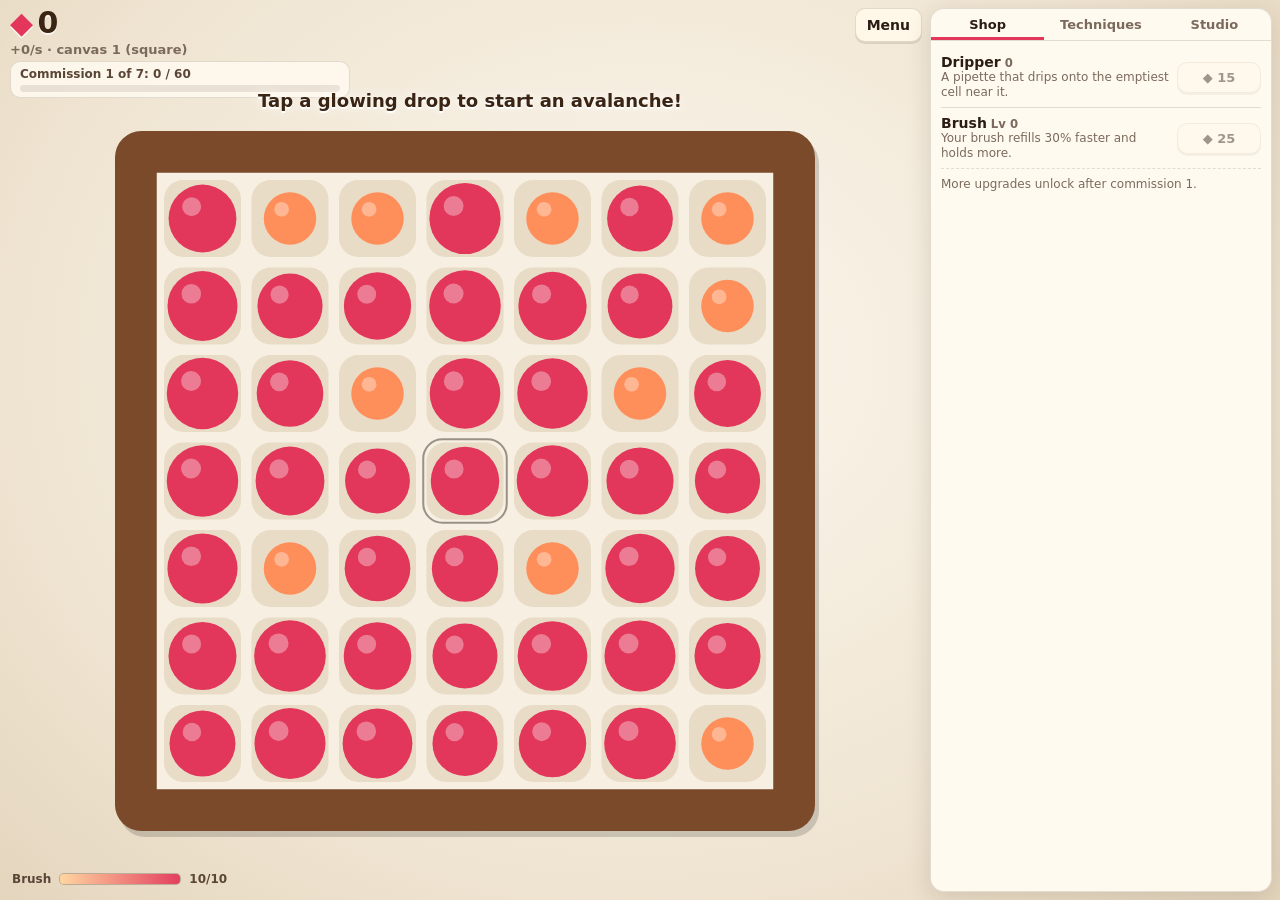
==== idle/index.html @ f6a3823f "Publish idle" ====
<!doctype html>
<html lang="en">
<head>
<meta charset="utf-8">
<meta name="viewport" content="width=device-width,initial-scale=1,maximum-scale=1,user-scalable=no,viewport-fit=cover">
<title>Dripfall</title>
<link rel="icon" href="data:,">
<style>
  :root { --paper:#f6efe2; --ink:#2b1d14; --dim:#7b6a5c; --panel:#fffaf0; --line:rgba(60,40,20,0.14); --accent:#e2365b; --gold:#c98a12; --ok:#2f8a4a;
    --font:"Trebuchet MS","Segoe UI",system-ui,"Liberation Sans",Arial,sans-serif;
    --sat:var(--safe-area-inset-top,0px); --sab:var(--safe-area-inset-bottom,0px); --sal:var(--safe-area-inset-left,0px); --sar:var(--safe-area-inset-right,0px); }
  html,body { margin:0; height:100%; overflow:hidden; background:var(--paper); color:var(--ink); font-family:var(--font);
    -webkit-user-select:none; -moz-user-select:none; -ms-user-select:none; user-select:none; -webkit-touch-callout:none; touch-action:none; }
  body { background: radial-gradient(ellipse at 50% 40%, #fbf6ec 0%, #efe4d1 70%, #e4d5bd 100%); }
  #board { position:fixed; inset:0; width:100%; height:100%; display:block; touch-action:none; }
  .hud { position:fixed; z-index:5; }
  #top { top:calc(8px + var(--sat)); left:calc(10px + var(--sal)); display:flex; flex-direction:column; gap:4px; pointer-events:none; }
  #coins { font-size:30px; font-weight:900; letter-spacing:0.01em; color:#3a2414; text-shadow:0 2px 0 rgba(255,255,255,0.7); line-height:1; }
  #coins i { font-style:normal; color:var(--accent); margin-right:4px; }
  #rate { font-size:13px; font-weight:700; color:var(--dim); }
  #comm { width:min(320px, 52vw); background:rgba(255,250,240,0.85); border:1px solid var(--line); border-radius:10px; padding:5px 9px; font-size:12px; font-weight:700; color:#5a4636; }
  #comm .bar { height:7px; background:rgba(60,40,20,0.1); border-radius:4px; margin-top:4px; overflow:hidden; }
  #comm .bar i { display:block; height:100%; width:0; background:linear-gradient(90deg,#ffb35a,#e2365b); transition:width 0.3s; }
  #tools { position:fixed; z-index:6; display:flex; gap:6px; }
  #tools button, .btn { font-family:var(--font); font-weight:800; font-size:14px; color:var(--ink); background:#fff7e8; border:1px solid var(--line); border-radius:10px; padding:8px 11px; cursor:pointer; box-shadow:0 2px 0 rgba(60,40,20,0.12); }
  .btn:disabled { opacity:0.45; cursor:default; }
  .btn.hot { background:linear-gradient(180deg,#ff8a5a,#e2365b); color:#fff; border-color:#b8243f; }
  .btn.gold { background:linear-gradient(180deg,#ffe08a,#f0b22a); color:#3a2414; border-color:#b88a1a; }
  #brushbox { position:fixed; z-index:5; pointer-events:none; display:flex; align-items:center; gap:8px; font-size:12px; font-weight:800; color:#5a4636; }
  #brushbox .pot { width:120px; height:10px; border-radius:5px; background:rgba(60,40,20,0.12); overflow:hidden; border:1px solid var(--line); }
  #brushbox .pot i { display:block; height:100%; width:0; background:linear-gradient(90deg,#ffd6a0,#e2365b); }
  #hint { position:fixed; z-index:7; left:0; right:0; text-align:center; pointer-events:none; font-weight:900; font-size:18px; color:#3a2414; text-shadow:0 2px 0 #fff, 0 0 12px #fff; }
  #side { position:fixed; z-index:6; background:var(--panel); border:1px solid var(--line); box-shadow:0 6px 24px rgba(60,40,20,0.15); display:flex; flex-direction:column; overflow:hidden; }
  #tabs { display:flex; border-bottom:1px solid var(--line); }
  #tabs button { flex:1; font-family:var(--font); font-weight:800; font-size:13px; padding:8px 4px; border:0; background:transparent; color:var(--dim); cursor:pointer; }
  #tabs button.on { color:var(--ink); box-shadow:inset 0 -3px 0 var(--accent); }
  #pane { overflow-y:auto; padding:6px 10px 10px; flex:1; touch-action:pan-y; }
  .row { display:flex; align-items:center; gap:8px; padding:7px 0; border-top:1px solid var(--line); }
  .row:first-child { border-top:0; }
  .row .nm { flex:1; min-width:0; font-weight:800; font-size:14px; }
  .row .nm small { font-weight:700; color:var(--dim); margin-left:4px; }
  .row .nm span { display:block; font-weight:500; font-size:12px; color:var(--dim); line-height:1.25; }
  .row .btn { min-width:84px; padding:7px 8px; font-size:13px; }
  .tag { display:inline-block; font-size:10px; font-weight:900; letter-spacing:0.06em; padding:2px 6px; border-radius:5px; color:#fff; text-transform:uppercase; vertical-align:middle; }
  .tag.Drip { background:#5b4bb0; } .tag.Brush { background:#e2365b; } .tag.Chain { background:#e8812a; } .tag.Frame { background:#b88a1a; } .tag.Gild { background:#2f8a4a; }
  .locked { color:var(--dim); font-size:12px; padding:8px 0; border-top:1px dashed var(--line); }
  #modal { position:fixed; inset:0; z-index:20; display:none; align-items:center; justify-content:center; background:rgba(40,25,15,0.45); }
  #modal .box { background:var(--panel); border-radius:16px; padding:18px 18px 16px; width:min(560px, calc(100% - 28px)); max-height:calc(100% - 28px); overflow-y:auto; box-shadow:0 12px 40px rgba(0,0,0,0.3); text-align:center; touch-action:pan-y; }
  #modal h2 { margin:0 0 4px; font-size:24px; font-weight:900; }
  #modal p { margin:6px 0; color:#5a4636; font-size:14px; line-height:1.4; }
  .cards { display:grid; grid-template-columns:repeat(auto-fit, minmax(150px, 1fr)); gap:10px; margin:12px 0 4px; }
  .card { text-align:left; background:#fff; border:2px solid var(--line); border-radius:12px; padding:10px; cursor:pointer; font-family:var(--font); color:var(--ink); }
  .card:hover { border-color:var(--accent); }
  .card b { display:block; font-size:16px; margin:6px 0 4px; }
  .card span.t { font-size:13px; color:#5a4636; line-height:1.3; }
  .card em { display:block; font-style:normal; font-size:12px; color:var(--ok); font-weight:800; margin-top:6px; }
  .studio { text-align:left; }
  .pips { display:inline-flex; gap:3px; margin-left:6px; vertical-align:middle; }
  .pips i { width:9px; height:9px; border-radius:50%; background:rgba(60,40,20,0.15); display:inline-block; }
  .pips i.on { background:var(--gold); }
  .gal { display:flex; flex-wrap:wrap; gap:6px; justify-content:center; margin-top:8px; }
  .gal canvas { border-radius:6px; border:3px solid #7a4a2a; background:#fff; }
  .adicon { display:inline-block; width:0; height:0; border-left:9px solid currentColor; border-top:6px solid transparent; border-bottom:6px solid transparent; margin-right:6px; vertical-align:-1px; }
  @media (max-width: 520px) { #coins { font-size:24px; } #comm { font-size:11px; } }
</style>
</head>
<body>
<canvas id="board"></canvas>
<script type="module" src="main.js"></script>
</body>
</html>
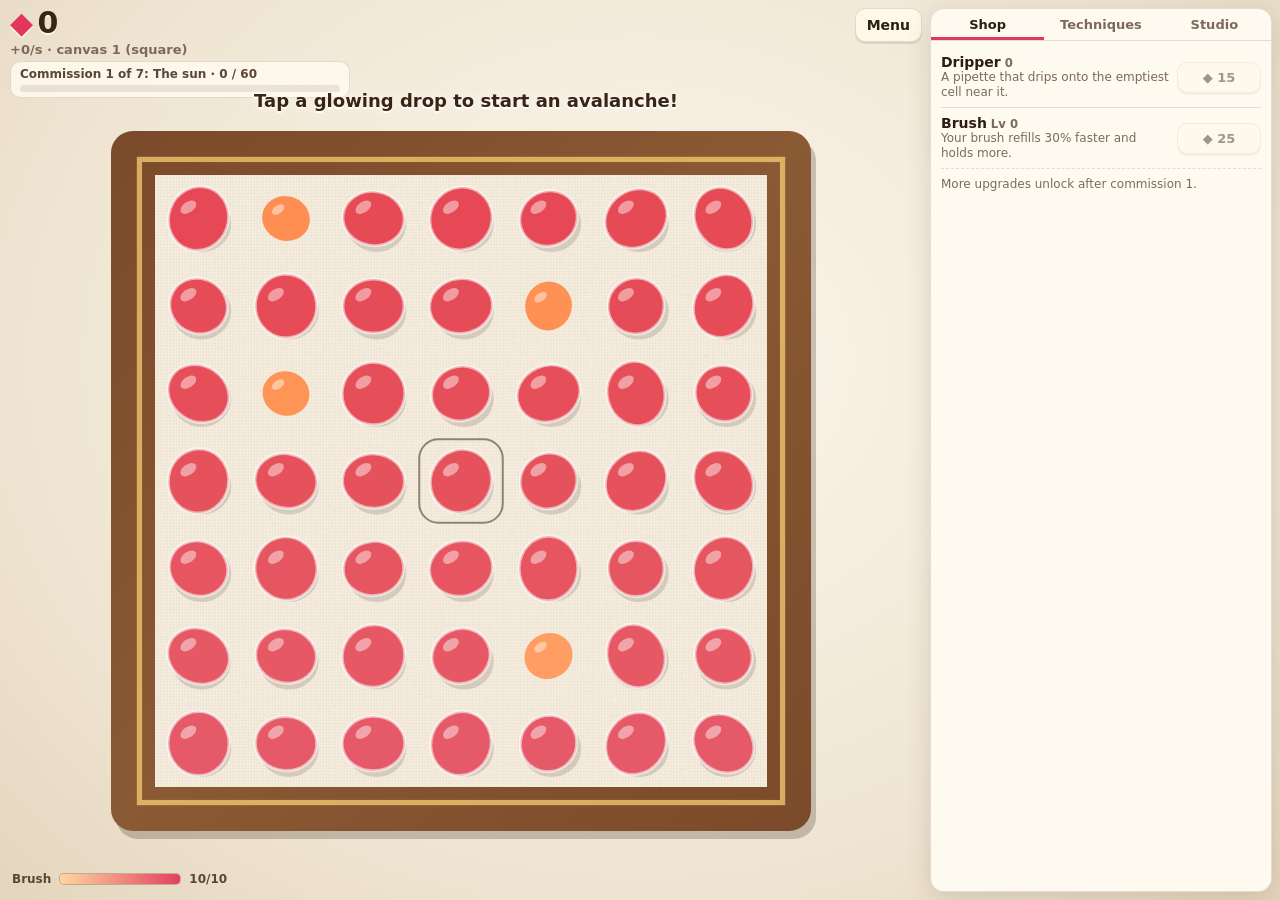
==== commit dfd659bf: "Publish idle" ====
--- a/idle/index.html
+++ b/idle/index.html
@@ -61,7 +61,7 @@
   .gal { display:flex; flex-wrap:wrap; gap:6px; justify-content:center; margin-top:8px; }
   .gal canvas { border-radius:6px; border:3px solid #7a4a2a; background:#fff; }
   .adicon { display:inline-block; width:0; height:0; border-left:9px solid currentColor; border-top:6px solid transparent; border-bottom:6px solid transparent; margin-right:6px; vertical-align:-1px; }
-  @media (max-width: 520px) { #coins { font-size:24px; } #comm { font-size:11px; } }
+  @media (max-width: 520px) { #coins { font-size:24px; } #comm { font-size:11px; } #hint { font-size:14px; padding:0 10px; } }
 </style>
 </head>
 <body>
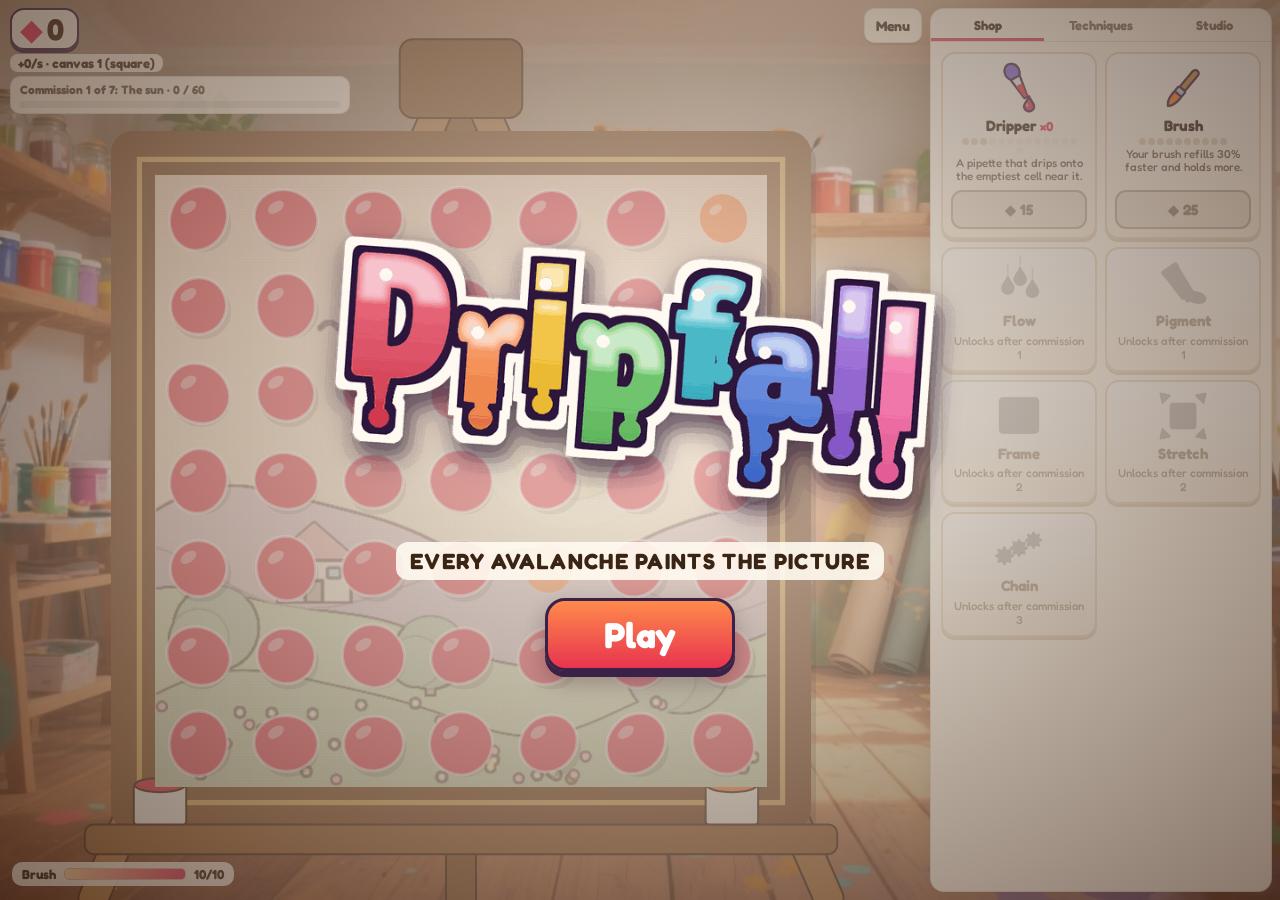
==== commit 163434d2: "Publish idle" ====
--- a/idle/index.html
+++ b/idle/index.html
@@ -6,18 +6,21 @@
 <title>Dripfall</title>
 <link rel="icon" href="data:,">
 <style>
+  @font-face { font-family: "Fredoka"; font-weight: 500; font-display: swap; src: url("fonts/fredoka-latin-500-normal.woff2") format("woff2"); }
+  @font-face { font-family: "Fredoka"; font-weight: 700; font-display: swap; src: url("fonts/fredoka-latin-700-normal.woff2") format("woff2"); }
   :root { --paper:#f6efe2; --ink:#2b1d14; --dim:#7b6a5c; --panel:#fffaf0; --line:rgba(60,40,20,0.14); --accent:#e2365b; --gold:#c98a12; --ok:#2f8a4a;
-    --font:"Trebuchet MS","Segoe UI",system-ui,"Liberation Sans",Arial,sans-serif;
+    --font:"Fredoka","Trebuchet MS","Segoe UI",system-ui,"Liberation Sans",Arial,sans-serif;
     --sat:var(--safe-area-inset-top,0px); --sab:var(--safe-area-inset-bottom,0px); --sal:var(--safe-area-inset-left,0px); --sar:var(--safe-area-inset-right,0px); }
   html,body { margin:0; height:100%; overflow:hidden; background:var(--paper); color:var(--ink); font-family:var(--font);
     -webkit-user-select:none; -moz-user-select:none; -ms-user-select:none; user-select:none; -webkit-touch-callout:none; touch-action:none; }
-  body { background: radial-gradient(ellipse at 50% 40%, #fbf6ec 0%, #efe4d1 70%, #e4d5bd 100%); }
+  body { background: #e9dcc5 url("studio_land.jpg") center / cover no-repeat; }
+  @media (orientation: portrait) { body { background-image: url("studio_port.jpg"); } }
   #board { position:fixed; inset:0; width:100%; height:100%; display:block; touch-action:none; }
   .hud { position:fixed; z-index:5; }
   #top { top:calc(8px + var(--sat)); left:calc(10px + var(--sal)); display:flex; flex-direction:column; gap:4px; pointer-events:none; }
-  #coins { font-size:30px; font-weight:900; letter-spacing:0.01em; color:#3a2414; text-shadow:0 2px 0 rgba(255,255,255,0.7); line-height:1; }
+  #coins { align-self:flex-start; background:rgba(255,250,240,0.92); border:2px solid #3a2147; border-radius:14px; padding:4px 12px 4px 8px; box-shadow:0 3px 0 #3a2147; font-size:30px; font-weight:900; letter-spacing:0.01em; color:#3a2414; text-shadow:0 2px 0 rgba(255,255,255,0.7); line-height:1; }
   #coins i { font-style:normal; color:var(--accent); margin-right:4px; }
-  #rate { font-size:13px; font-weight:700; color:var(--dim); }
+  #rate { font-size:13px; font-weight:700; color:#3a2414; background:rgba(255,250,240,0.85); border-radius:8px; padding:1px 8px; align-self:flex-start; }
   #comm { width:min(320px, 52vw); background:rgba(255,250,240,0.85); border:1px solid var(--line); border-radius:10px; padding:5px 9px; font-size:12px; font-weight:700; color:#5a4636; }
   #comm .bar { height:7px; background:rgba(60,40,20,0.1); border-radius:4px; margin-top:4px; overflow:hidden; }
   #comm .bar i { display:block; height:100%; width:0; background:linear-gradient(90deg,#ffb35a,#e2365b); transition:width 0.3s; }
@@ -26,7 +29,7 @@
   .btn:disabled { opacity:0.45; cursor:default; }
   .btn.hot { background:linear-gradient(180deg,#ff8a5a,#e2365b); color:#fff; border-color:#b8243f; }
   .btn.gold { background:linear-gradient(180deg,#ffe08a,#f0b22a); color:#3a2414; border-color:#b88a1a; }
-  #brushbox { position:fixed; z-index:5; pointer-events:none; display:flex; align-items:center; gap:8px; font-size:12px; font-weight:800; color:#5a4636; }
+  #brushbox { position:fixed; z-index:5; pointer-events:none; display:flex; align-items:center; gap:8px; font-size:13px; font-weight:700; color:#3a2414; background:rgba(255,250,240,0.9); border-radius:10px; padding:4px 10px; }
   #brushbox .pot { width:120px; height:10px; border-radius:5px; background:rgba(60,40,20,0.12); overflow:hidden; border:1px solid var(--line); }
   #brushbox .pot i { display:block; height:100%; width:0; background:linear-gradient(90deg,#ffd6a0,#e2365b); }
   #hint { position:fixed; z-index:7; left:0; right:0; text-align:center; pointer-events:none; font-weight:900; font-size:18px; color:#3a2414; text-shadow:0 2px 0 #fff, 0 0 12px #fff; }
@@ -61,6 +64,29 @@
   .gal { display:flex; flex-wrap:wrap; gap:6px; justify-content:center; margin-top:8px; }
   .gal canvas { border-radius:6px; border:3px solid #7a4a2a; background:#fff; }
   .adicon { display:inline-block; width:0; height:0; border-left:9px solid currentColor; border-top:6px solid transparent; border-bottom:6px solid transparent; margin-right:6px; vertical-align:-1px; }
+  /* shop: icon cards */
+  .cards2 { display:grid; grid-template-columns:repeat(2, minmax(0,1fr)); gap:8px; padding:4px 0; }
+  .scard { position:relative; background:linear-gradient(180deg,#fff,#fbf3e4); border:2px solid #e6d8c2; border-radius:14px; padding:8px 8px 8px; display:flex; flex-direction:column; align-items:center; text-align:center; box-shadow:0 3px 0 #e0cfb5; }
+  .scard.can { border-color:#3a2147; box-shadow:0 3px 0 #3a2147; }
+  .scard img { width:56px; height:56px; margin-top:-2px; }
+  .scard .sn { font-weight:700; font-size:15px; line-height:1.1; margin-top:2px; }
+  .scard .sn small { color:var(--accent); font-size:13px; }
+  .scard .sd { font-size:11.5px; color:#6b5a4c; line-height:1.2; margin:3px 0 6px; min-height:2.4em; }
+  .pips2 { display:flex; flex-wrap:wrap; justify-content:center; gap:2px; margin-top:3px; max-width:120px; }
+  .pips2 i { width:7px; height:7px; border-radius:50%; background:#e2d6c6; } .pips2 i.on { background:#4fbf4a; } .pips2 i.off { background:#f3ece2; }
+  .lvb { font-size:11px; font-weight:700; color:#fff; background:#8b52d9; border-radius:8px; padding:1px 7px; margin-top:3px; }
+  .bbtn { font-family:var(--font); font-weight:700; font-size:15px; width:100%; margin-top:auto; padding:8px 6px; border-radius:11px; border:2px solid #b9ab98; background:#e9e1d4; color:#8a7b6c; cursor:pointer; }
+  .bbtn.hot { background:linear-gradient(180deg,#5fd35a,#2f9a3c); border-color:#1f6b2a; color:#fff; box-shadow:0 3px 0 #1f6b2a; text-shadow:0 1px 0 rgba(0,0,0,.25); }
+  .bbtn.hot:active { transform:translateY(2px); box-shadow:0 1px 0 #1f6b2a; }
+  .scard.locked img { filter:brightness(0) opacity(0.25); } .scard.locked .sn { color:#a89886; } .scard.locked .sl { font-size:11.5px; color:#a89886; margin-top:4px; }
+  /* title screen */
+  #title { position:fixed; inset:0; z-index:40; display:flex; flex-direction:column; align-items:center; justify-content:center; gap:10px; background:radial-gradient(ellipse at 50% 45%, rgba(255,248,236,0.62), rgba(60,35,20,0.62)); }
+  #title .logo { width:min(640px, 86vw); max-height:42vh; object-fit:contain; filter:drop-shadow(0 8px 16px rgba(40,20,50,.35)); animation:logoIn .7s cubic-bezier(.2,1.6,.4,1) both; }
+  #title .tag { margin:0; font-weight:700; font-size:clamp(16px, 2.6vw, 22px); color:#3a2414; background:rgba(255,250,240,0.9); padding:6px 14px; border-radius:12px; }
+  .playbtn { font-family:var(--font); font-weight:700; font-size:clamp(26px, 4vw, 36px); padding:12px 56px; border-radius:20px; border:3px solid #3a2147; color:#fff; cursor:pointer;
+    background:linear-gradient(180deg,#ff8a4c,#e8344e); box-shadow:0 6px 0 #3a2147, 0 10px 24px rgba(60,20,40,.35); animation:playPulse 1.4s ease-in-out infinite; margin-top:8px; }
+  @keyframes logoIn { from { transform:scale(.6) rotate(-6deg); opacity:0 } to { transform:none; opacity:1 } }
+  @keyframes playPulse { 0%,100% { box-shadow:0 6px 0 #3a2147, 0 10px 24px rgba(60,20,40,.35), 0 0 0 0 rgba(255,200,80,.0) } 50% { box-shadow:0 6px 0 #3a2147, 0 10px 24px rgba(60,20,40,.35), 0 0 0 10px rgba(255,200,80,.55) } }
   @media (max-width: 520px) { #coins { font-size:24px; } #comm { font-size:11px; } #hint { font-size:14px; padding:0 10px; } }
 </style>
 </head>
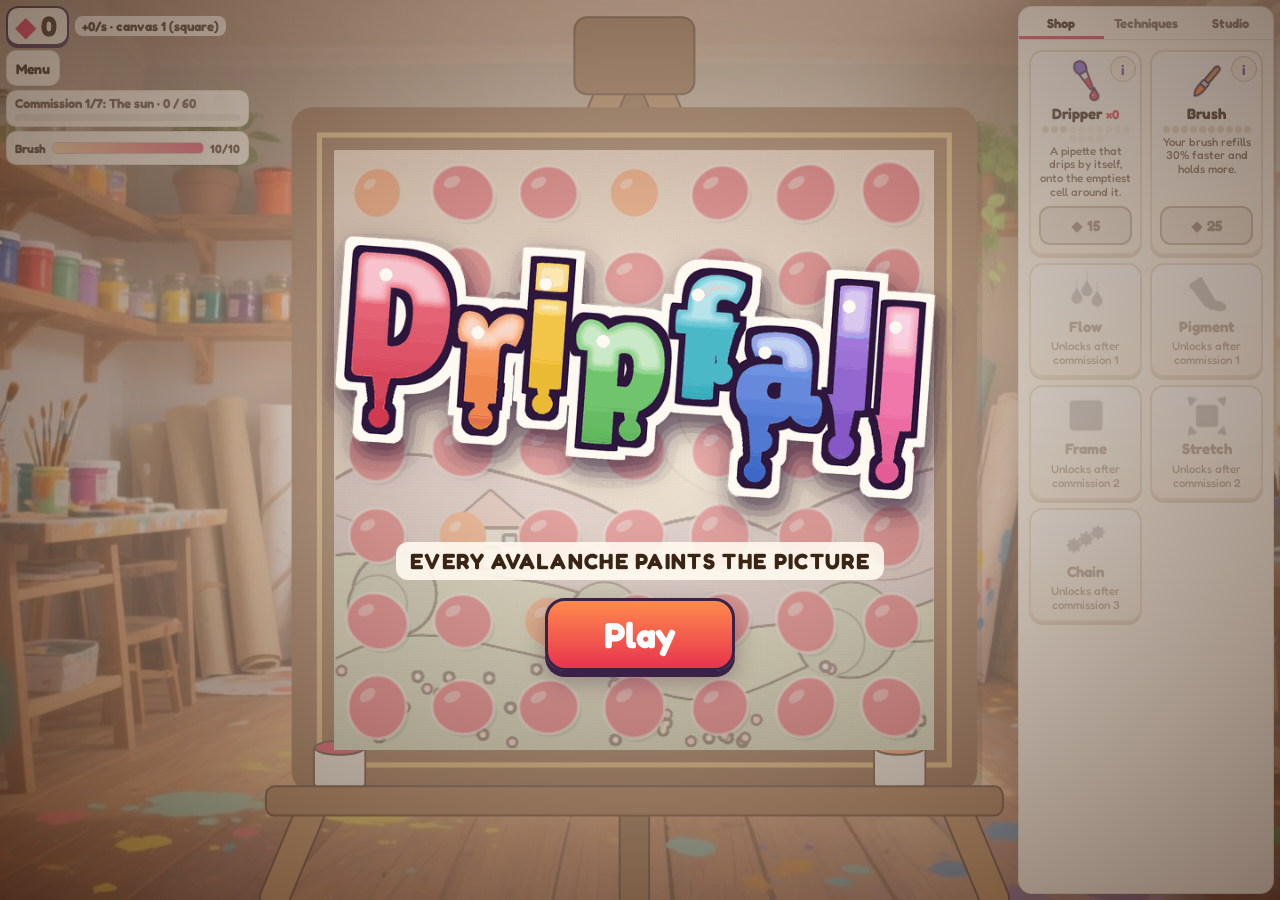
==== commit f73f0401: "Publish idle" ====
--- a/idle/index.html
+++ b/idle/index.html
@@ -16,23 +16,62 @@
   body { background: #e9dcc5 url("studio_land.jpg") center / cover no-repeat; }
   @media (orientation: portrait) { body { background-image: url("studio_port.jpg"); } }
   #board { position:fixed; inset:0; width:100%; height:100%; display:block; touch-action:none; }
-  .hud { position:fixed; z-index:5; }
-  #top { top:calc(8px + var(--sat)); left:calc(10px + var(--sal)); display:flex; flex-direction:column; gap:4px; pointer-events:none; }
-  #coins { align-self:flex-start; background:rgba(255,250,240,0.92); border:2px solid #3a2147; border-radius:14px; padding:4px 12px 4px 8px; box-shadow:0 3px 0 #3a2147; font-size:30px; font-weight:900; letter-spacing:0.01em; color:#3a2414; text-shadow:0 2px 0 rgba(255,255,255,0.7); line-height:1; }
+  #under { position:fixed; display:block; pointer-events:none; }
+  @keyframes kc-popslot { 0%,100% { transform:translateX(-50%) } 40% { transform:translateX(-50%) scale(1.015) } }
+  .kc-root .kc-tracker.kc-pop { animation:kc-popslot .45s ease-out; }
+  #hud { position:fixed; z-index:5; pointer-events:none; display:grid; gap:4px 6px; align-items:center; }
+  #hud button { pointer-events:auto; }
+  .port #hud { display:flex; flex-wrap:wrap; align-items:stretch; }
+  .port #row1 { flex:1 1 0; align-self:center; overflow:hidden; padding-bottom:3px; } .port #tools { flex:none; } .port #hud .br { flex:0 0 100%; height:0; margin-top:-4px; } .land #hud .br { display:none; } .port #comm { flex:1 1 0; box-sizing:border-box; } .port #brushbox { flex:0 0 31%; box-sizing:border-box; }
+  .compact.hasex #rate { display:none; }
+  .land.compact #tools button { font-size:13px; padding:5px 7px; min-height:34px; } .land.compact #hud { gap:3px; } .land.compact #lesson { padding:5px 7px; }
+  .land #hud { grid-template-columns:minmax(0,1fr); }
+  #row1 { display:flex; align-items:center; gap:6px; min-width:0; flex-wrap:nowrap; }
+  .land #row1 { flex-wrap:wrap; }
+  #coins { background:rgba(255,250,240,0.95); border:2px solid #3a2147; border-radius:12px; padding:4px 10px 4px 7px; box-shadow:0 2px 0 #3a2147; font-size:28px; font-weight:700; color:#3a2414; line-height:1; white-space:nowrap; }
+  .compact #coins { font-size:21px; }
   #coins i { font-style:normal; color:var(--accent); margin-right:4px; }
-  #rate { font-size:13px; font-weight:700; color:#3a2414; background:rgba(255,250,240,0.85); border-radius:8px; padding:1px 8px; align-self:flex-start; }
-  #comm { width:min(320px, 52vw); background:rgba(255,250,240,0.85); border:1px solid var(--line); border-radius:10px; padding:5px 9px; font-size:12px; font-weight:700; color:#5a4636; }
-  #comm .bar { height:7px; background:rgba(60,40,20,0.1); border-radius:4px; margin-top:4px; overflow:hidden; }
+  #rate { font-size:13px; font-weight:700; color:#3a2414; background:rgba(255,250,240,0.9); border-radius:8px; padding:2px 7px; white-space:nowrap; }
+  .compact #rate { font-size:12px; }
+  #comm { background:rgba(255,250,240,0.92); border:1px solid var(--line); border-radius:10px; padding:4px 8px 5px; font-size:13px; font-weight:700; color:#5a4636; min-width:0; }
+  .port #comm { font-size:12px; }
+  #commt { min-height:1.25em; line-height:1.25; }
+  .port #tools { min-height:36px; }
+  .port #commt { white-space:nowrap; overflow:hidden; text-overflow:ellipsis; }
+  #comm .bar { height:7px; background:rgba(60,40,20,0.1); border-radius:4px; margin-top:3px; overflow:hidden; }
   #comm .bar i { display:block; height:100%; width:0; background:linear-gradient(90deg,#ffb35a,#e2365b); transition:width 0.3s; }
-  #tools { position:fixed; z-index:6; display:flex; gap:6px; }
-  #tools button, .btn { font-family:var(--font); font-weight:800; font-size:14px; color:var(--ink); background:#fff7e8; border:1px solid var(--line); border-radius:10px; padding:8px 11px; cursor:pointer; box-shadow:0 2px 0 rgba(60,40,20,0.12); }
-  .btn:disabled { opacity:0.45; cursor:default; }
-  .btn.hot { background:linear-gradient(180deg,#ff8a5a,#e2365b); color:#fff; border-color:#b8243f; }
-  .btn.gold { background:linear-gradient(180deg,#ffe08a,#f0b22a); color:#3a2414; border-color:#b88a1a; }
-  #brushbox { position:fixed; z-index:5; pointer-events:none; display:flex; align-items:center; gap:8px; font-size:13px; font-weight:700; color:#3a2414; background:rgba(255,250,240,0.9); border-radius:10px; padding:4px 10px; }
-  #brushbox .pot { width:120px; height:10px; border-radius:5px; background:rgba(60,40,20,0.12); overflow:hidden; border:1px solid var(--line); }
+  #tools { display:flex; gap:6px; flex-wrap:wrap; }
+  .port #tools { flex-wrap:nowrap; }
+  #tools button, .btn { font-family:var(--font); font-weight:700; font-size:14px; color:var(--ink); background:#fff7e8; border:1px solid var(--line); border-radius:10px; padding:8px 11px; cursor:pointer; box-shadow:0 2px 0 rgba(60,40,20,0.12); }
+  #tools button { white-space:nowrap; min-height:36px; padding:6px 9px; }
+  .btn:disabled, #tools button:disabled { opacity:0.55; cursor:default; }
+  .btn.hot, #tools .btn.hot { background:linear-gradient(180deg,#ff8a5a,#e2365b); color:#fff; border-color:#b8243f; }
+  .btn.gold, #tools .btn.gold { background:linear-gradient(180deg,#ffe08a,#f0b22a); color:#3a2414; border-color:#b88a1a; }
+  #brushbox { display:flex; align-items:center; gap:6px; font-size:12px; font-weight:700; color:#3a2414; background:rgba(255,250,240,0.92); border:1px solid var(--line); border-radius:10px; padding:4px 8px; min-height:24px; white-space:nowrap; }
+  #brushbox .pot { flex:1; min-width:30px; height:10px; border-radius:5px; background:rgba(60,40,20,0.12); overflow:hidden; border:1px solid var(--line); }
   #brushbox .pot i { display:block; height:100%; width:0; background:linear-gradient(90deg,#ffd6a0,#e2365b); }
-  #hint { position:fixed; z-index:7; left:0; right:0; text-align:center; pointer-events:none; font-weight:900; font-size:18px; color:#3a2414; text-shadow:0 2px 0 #fff, 0 0 12px #fff; }
+  /* coach tracker and lesson share one slot beside the canvas, never on it */
+  .kc-root .kc-tracker { left:var(--slot-x); top:var(--slot-top); bottom:var(--slot-bottom); width:var(--slot-w); max-width:none; border-radius:16px; gap:9px; padding:6px 8px; min-height:54px; }
+  .kc-root .kc-text { flex:1; }
+  .kc-root .kc-text span { white-space:normal; font-size:15px; line-height:1.15; overflow:visible; }
+  .kc-root .kc-check { width:28px; height:28px; } .kc-root .kc-dots { display:none; }
+  .kc-root .kc-skip { padding:9px 11px; }
+  .land .kc-root .kc-check { display:none; }
+  .land.compact .kc-root .kc-text span { font-size:14px; }
+  .land .kc-root .kc-tracker { flex-wrap:wrap; } .land .kc-root .kc-text { flex:1 1 100%; } .land .kc-root .kc-skip { padding:6px 12px; margin-left:auto; }
+  #lesson { position:fixed; z-index:8; left:var(--slot-x); top:var(--slot-top); bottom:var(--slot-bottom); width:var(--slot-w); transform:translateX(-50%); box-sizing:border-box; display:flex; align-items:center; gap:8px; min-height:56px; padding:3px 6px; background:#fffaf0; border:2px solid #3a2147; border-radius:14px; box-shadow:0 3px 0 #3a2147; }
+  #lesson .demo { flex:none; border-radius:8px; }
+  #lesson .ltext { flex:1; min-width:0; font-weight:700; font-size:14px; line-height:1.18; color:#3a2414; }
+  .port #lesson .ltext { font-size:13px; line-height:1.14; }
+  #lesson .lbtns { display:flex; flex-direction:column; gap:3px; flex:none; }
+  #lesson .lbtns button { font-family:var(--font); font-weight:700; border:0; cursor:pointer; }
+  #lesson .lok { background:#e2365b; color:#fff; border-radius:9px; font-size:14px; padding:7px 10px; min-height:34px; }
+  #lesson .loff { background:none; color:#8a7a6a; font-size:11px; padding:1px 4px; }
+  .land #lesson { flex-wrap:wrap; justify-content:center; padding:8px; }
+  .land #lesson .ltext { flex:1 1 100%; } .land #lesson .lbtns { flex-direction:row; width:100%; justify-content:space-between; }
+  .land.compact #lesson .demo { display:none !important; } .land.compact #lesson .ltext { font-size:13px; }
+  #lring { position:fixed; z-index:9; pointer-events:none; border:3px solid #ffb703; border-radius:12px; box-shadow:0 0 0 2px #3a2147, 0 0 14px #ffb703; }
+  #hint { position:fixed; z-index:7; text-align:center; pointer-events:none; font-weight:700; font-size:16px; color:#3a2414; text-shadow:0 2px 0 #fff, 0 0 12px #fff; }
   #side { position:fixed; z-index:6; background:var(--panel); border:1px solid var(--line); box-shadow:0 6px 24px rgba(60,40,20,0.15); display:flex; flex-direction:column; overflow:hidden; }
   #tabs { display:flex; border-bottom:1px solid var(--line); }
   #tabs button { flex:1; font-family:var(--font); font-weight:800; font-size:13px; padding:8px 4px; border:0; background:transparent; color:var(--dim); cursor:pointer; }
@@ -87,7 +126,31 @@
     background:linear-gradient(180deg,#ff8a4c,#e8344e); box-shadow:0 6px 0 #3a2147, 0 10px 24px rgba(60,20,40,.35); animation:playPulse 1.4s ease-in-out infinite; margin-top:8px; }
   @keyframes logoIn { from { transform:scale(.6) rotate(-6deg); opacity:0 } to { transform:none; opacity:1 } }
   @keyframes playPulse { 0%,100% { box-shadow:0 6px 0 #3a2147, 0 10px 24px rgba(60,20,40,.35), 0 0 0 0 rgba(255,200,80,.0) } 50% { box-shadow:0 6px 0 #3a2147, 0 10px 24px rgba(60,20,40,.35), 0 0 0 10px rgba(255,200,80,.55) } }
-  @media (max-width: 520px) { #coins { font-size:24px; } #comm { font-size:11px; } #hint { font-size:14px; padding:0 10px; } }
+  /* shop: compact modes */
+  #expand { flex:0 0 auto !important; padding:8px 12px !important; color:var(--accent) !important; }
+  .ib { position:absolute; right:4px; top:4px; width:26px; height:26px; border-radius:50%; border:1px solid #cdbfa9; background:#fff7e8; color:#6b4fb0; font:700 14px var(--font); cursor:pointer; padding:0; z-index:1; }
+  .minis { display:flex; gap:7px; overflow-x:auto; padding:3px 0 5px; touch-action:pan-x; }
+  .mcard { position:relative; flex:0 0 94px; }
+  .mbuy, .mcard.locked { box-sizing:border-box; width:100%; font-family:var(--font); display:flex; flex-direction:column; align-items:center; gap:1px; padding:4px 3px 5px; background:linear-gradient(180deg,#fff,#fbf3e4); border:2px solid #e6d8c2; border-radius:12px; color:var(--ink); cursor:pointer; }
+  .mcard.can .mbuy { border-color:#1f6b2a; box-shadow:0 2px 0 #1f6b2a; }
+  .mcard img { width:34px; height:34px; } .mcard .mn { font-weight:700; font-size:12px; line-height:1.1; } .mcard .mn small { color:var(--accent); }
+  .mcard .mp { font-weight:700; font-size:13px; width:100%; border-radius:8px; background:#e9e1d4; color:#8a7b6c; padding:2px 0; text-align:center; } .mcard.can .mp { background:#2f9a3c; color:#fff; }
+  .mcard.locked img { filter:brightness(0) opacity(0.25); } .mcard.locked { color:#a89886; cursor:default; border-style:dashed; } .mcard.locked .mp { font-size:11px; background:none; }
+  #side[data-mode=strip] #pane { padding:4px 8px; overflow:hidden; } #side[data-mode=strip] #tabs button { padding:6px 4px; min-height:34px; }
+  #side[data-mode=rail] #tabs { flex-wrap:wrap; } #side[data-mode=rail] #tabs button[data-t] { display:none; } #side[data-mode=rail] #expand { flex:1 !important; }
+  #side[data-mode=rail] #pane { padding:4px 5px; } #side[data-mode=rail] .minis { flex-direction:column; overflow:visible; touch-action:pan-y; } #side[data-mode=rail] .mcard { flex:none; } #side[data-mode=rail] .mcard .ib { width:22px; height:22px; right:1px; top:1px; }
+  #side[data-mode=grid] .cards2 { grid-template-columns:repeat(auto-fit, minmax(112px,1fr)); }
+  #side[data-mode=expanded] { z-index:12; }
+  .scard img { width:46px; height:46px; }
+  .demo { display:block; }
+  .demoslot { display:flex; justify-content:center; border-radius:10px; overflow:hidden; flex:none; }
+  #modal .demoslot { margin:8px 0; } #modal .demo { border-radius:10px; }
+  .card { display:flex; flex-direction:column; } .card .demoslot { margin:0 0 8px !important; } .card .cbody { flex:1; min-width:0; }
+  .pg { color:var(--dim); font-weight:700; font-size:12px; } #modal .howline { font-size:16px; min-height:4.2em; color:#3a2414; }
+  .hbtns { display:flex; gap:8px; justify-content:center; } .hbtns .btn { min-width:86px; min-height:44px; } .mbtns { display:flex; flex-direction:column; gap:8px; margin-top:8px; } .mbtns .btn { min-height:44px; font-size:16px; }
+  @media (max-width:520px) { #modal .box { padding:12px; } .cards { grid-template-columns:1fr; gap:8px; margin:8px 0 2px; } .card { flex-direction:row; gap:10px; align-items:center; padding:8px; } .card .demoslot { margin:0 !important; } }
+  @media (max-height:370px) { .land #rate { display:none; } .land.compact #lesson { padding:3px 6px; gap:3px; } .land.compact #lesson .ltext { font-size:12px; line-height:1.1; } .land #lesson .lok { padding:4px 9px; min-height:28px; } .land #comm { padding:2px 7px 3px; } .land #tools button { min-height:30px; padding:3px 7px; } }
+  @media (max-height:470px) { #modal .box { padding:10px 14px; } #modal h2 { font-size:19px; } #modal p { margin:2px 0; } #modal .demoslot { margin:3px 0; } .cards { margin:6px 0 0; gap:8px; } .card { padding:7px; } .card b { margin:3px 0 2px; } .mbtns { display:grid; grid-template-columns:1fr 1fr; } #modal .howline { min-height:2.6em; } }
 </style>
 </head>
 <body>
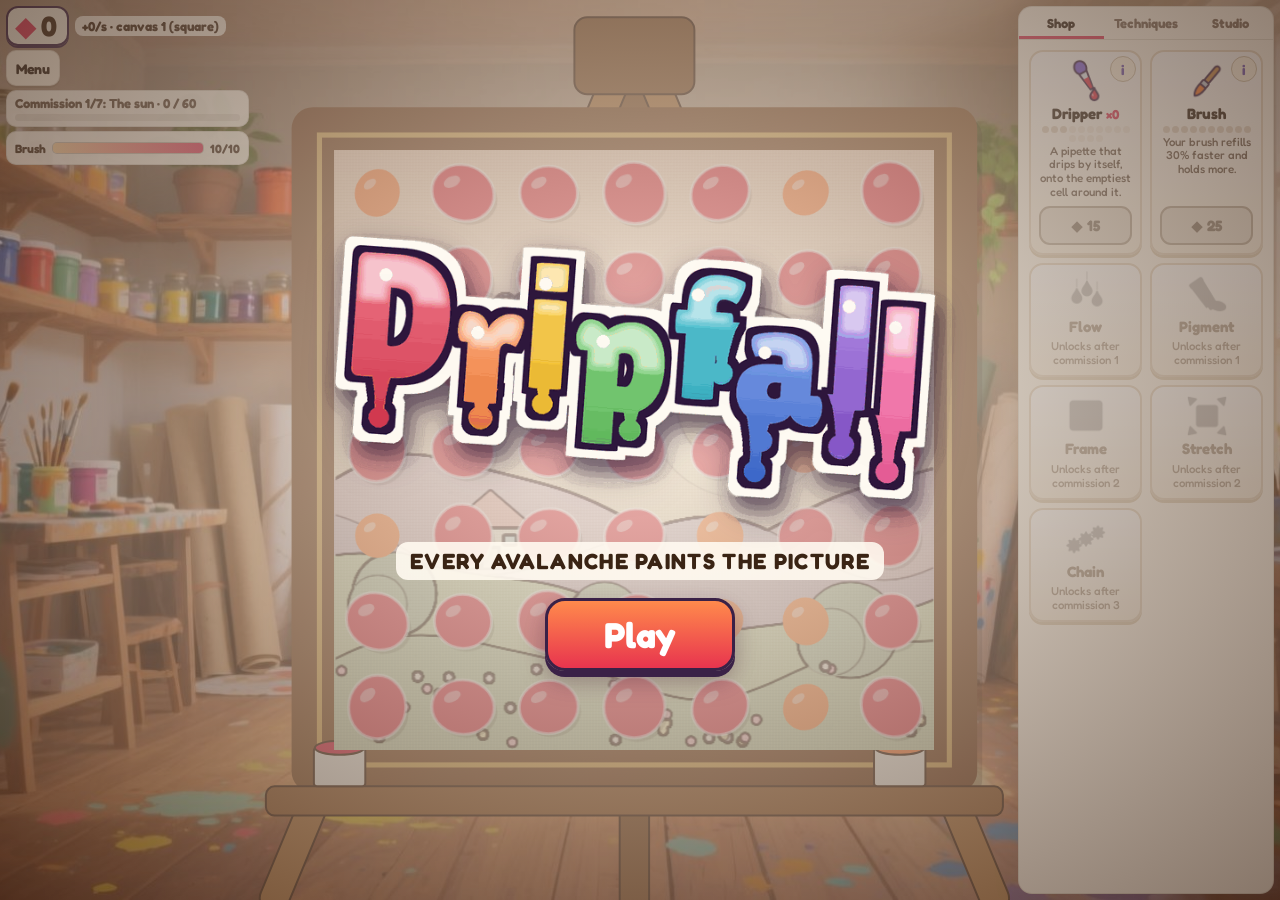
==== commit 3be9f876: "Publish idle" ====
--- a/idle/index.html
+++ b/idle/index.html
@@ -50,6 +50,7 @@
   #brushbox { display:flex; align-items:center; gap:6px; font-size:12px; font-weight:700; color:#3a2414; background:rgba(255,250,240,0.92); border:1px solid var(--line); border-radius:10px; padding:4px 8px; min-height:24px; white-space:nowrap; }
   #brushbox .pot { flex:1; min-width:30px; height:10px; border-radius:5px; background:rgba(60,40,20,0.12); overflow:hidden; border:1px solid var(--line); }
   #brushbox .pot i { display:block; height:100%; width:0; background:linear-gradient(90deg,#ffd6a0,#e2365b); }
+  .kc-root .kc-text small { display:none; }
   /* coach tracker and lesson share one slot beside the canvas, never on it */
   .kc-root .kc-tracker { left:var(--slot-x); top:var(--slot-top); bottom:var(--slot-bottom); width:var(--slot-w); max-width:none; border-radius:16px; gap:9px; padding:6px 8px; min-height:54px; }
   .kc-root .kc-text { flex:1; }
@@ -71,7 +72,9 @@
   .land #lesson .ltext { flex:1 1 100%; } .land #lesson .lbtns { flex-direction:row; width:100%; justify-content:space-between; }
   .land.compact #lesson .demo { display:none !important; } .land.compact #lesson .ltext { font-size:13px; }
   #lring { position:fixed; z-index:9; pointer-events:none; border:3px solid #ffb703; border-radius:12px; box-shadow:0 0 0 2px #3a2147, 0 0 14px #ffb703; }
-  #hint { position:fixed; z-index:7; text-align:center; pointer-events:none; font-weight:700; font-size:16px; color:#3a2414; text-shadow:0 2px 0 #fff, 0 0 12px #fff; }
+  #last { position:fixed; z-index:4; left:12px; right:12px; height:60px; display:flex; align-items:center; justify-content:center; text-align:center; font-weight:700; font-size:14px; color:#fff6dc; text-shadow:0 1px 3px #2b1408, 0 0 6px #2b1408; pointer-events:none; white-space:pre-wrap; }
+  #hint.on { background:#fffaf0; border:2px solid #e2365b; border-radius:12px; padding:6px 8px; box-sizing:border-box; text-shadow:none; }
+  #hint { position:fixed; z-index:995; text-align:center; pointer-events:none; font-weight:700; font-size:16px; color:#3a2414; text-shadow:0 2px 0 #fff, 0 0 12px #fff; }
   #side { position:fixed; z-index:6; background:var(--panel); border:1px solid var(--line); box-shadow:0 6px 24px rgba(60,40,20,0.15); display:flex; flex-direction:column; overflow:hidden; }
   #tabs { display:flex; border-bottom:1px solid var(--line); }
   #tabs button { flex:1; font-family:var(--font); font-weight:800; font-size:13px; padding:8px 4px; border:0; background:transparent; color:var(--dim); cursor:pointer; }
@@ -83,6 +86,7 @@
   .row .nm small { font-weight:700; color:var(--dim); margin-left:4px; }
   .row .nm span { display:block; font-weight:500; font-size:12px; color:var(--dim); line-height:1.25; }
   .row .btn { min-width:84px; padding:7px 8px; font-size:13px; }
+  .row .nm span.tag { display:inline-block; font-size:10px; font-weight:700; color:#fff; line-height:1.3; margin-right:4px; }
   .tag { display:inline-block; font-size:10px; font-weight:900; letter-spacing:0.06em; padding:2px 6px; border-radius:5px; color:#fff; text-transform:uppercase; vertical-align:middle; }
   .tag.Drip { background:#5b4bb0; } .tag.Brush { background:#e2365b; } .tag.Chain { background:#e8812a; } .tag.Frame { background:#b88a1a; } .tag.Gild { background:#2f8a4a; }
   .locked { color:var(--dim); font-size:12px; padding:8px 0; border-top:1px dashed var(--line); }
@@ -92,6 +96,9 @@
   #modal p { margin:6px 0; color:#5a4636; font-size:14px; line-height:1.4; }
   .cards { display:grid; grid-template-columns:repeat(auto-fit, minmax(150px, 1fr)); gap:10px; margin:12px 0 4px; }
   .card { text-align:left; background:#fff; border:2px solid var(--line); border-radius:12px; padding:10px; cursor:pointer; font-family:var(--font); color:var(--ink); }
+  #modal.arming .card { opacity:.55; } .card { transition:opacity .2s; }
+  .port #modal.offer { align-items:flex-start; } .port #modal.offer .box { margin-top:calc(var(--sat) + 8px); padding:10px 12px; max-height:calc(100% - 20px); }
+  .port #modal.offer h2 { font-size:20px; } .port #modal.offer p { margin:2px 0; }
   .card:hover { border-color:var(--accent); }
   .card b { display:block; font-size:16px; margin:6px 0 4px; }
   .card span.t { font-size:13px; color:#5a4636; line-height:1.3; }
@@ -115,6 +122,8 @@
   .pips2 i { width:7px; height:7px; border-radius:50%; background:#e2d6c6; } .pips2 i.on { background:#4fbf4a; } .pips2 i.off { background:#f3ece2; }
   .lvb { font-size:11px; font-weight:700; color:#fff; background:#8b52d9; border-radius:8px; padding:1px 7px; margin-top:3px; }
   .bbtn { font-family:var(--font); font-weight:700; font-size:15px; width:100%; margin-top:auto; padding:8px 6px; border-radius:11px; border:2px solid #b9ab98; background:#e9e1d4; color:#8a7b6c; cursor:pointer; }
+  .bfull { font-weight:700; font-size:14px; width:100%; box-sizing:border-box; margin-top:auto; padding:8px 2px; border:2px solid transparent; color:#2f8a4a; line-height:19px; white-space:nowrap; }
+  .bbtn { line-height:19px; white-space:nowrap; box-sizing:border-box; }
   .bbtn.hot { background:linear-gradient(180deg,#5fd35a,#2f9a3c); border-color:#1f6b2a; color:#fff; box-shadow:0 3px 0 #1f6b2a; text-shadow:0 1px 0 rgba(0,0,0,.25); }
   .bbtn.hot:active { transform:translateY(2px); box-shadow:0 1px 0 #1f6b2a; }
   .scard.locked img { filter:brightness(0) opacity(0.25); } .scard.locked .sn { color:#a89886; } .scard.locked .sl { font-size:11.5px; color:#a89886; margin-top:4px; }
